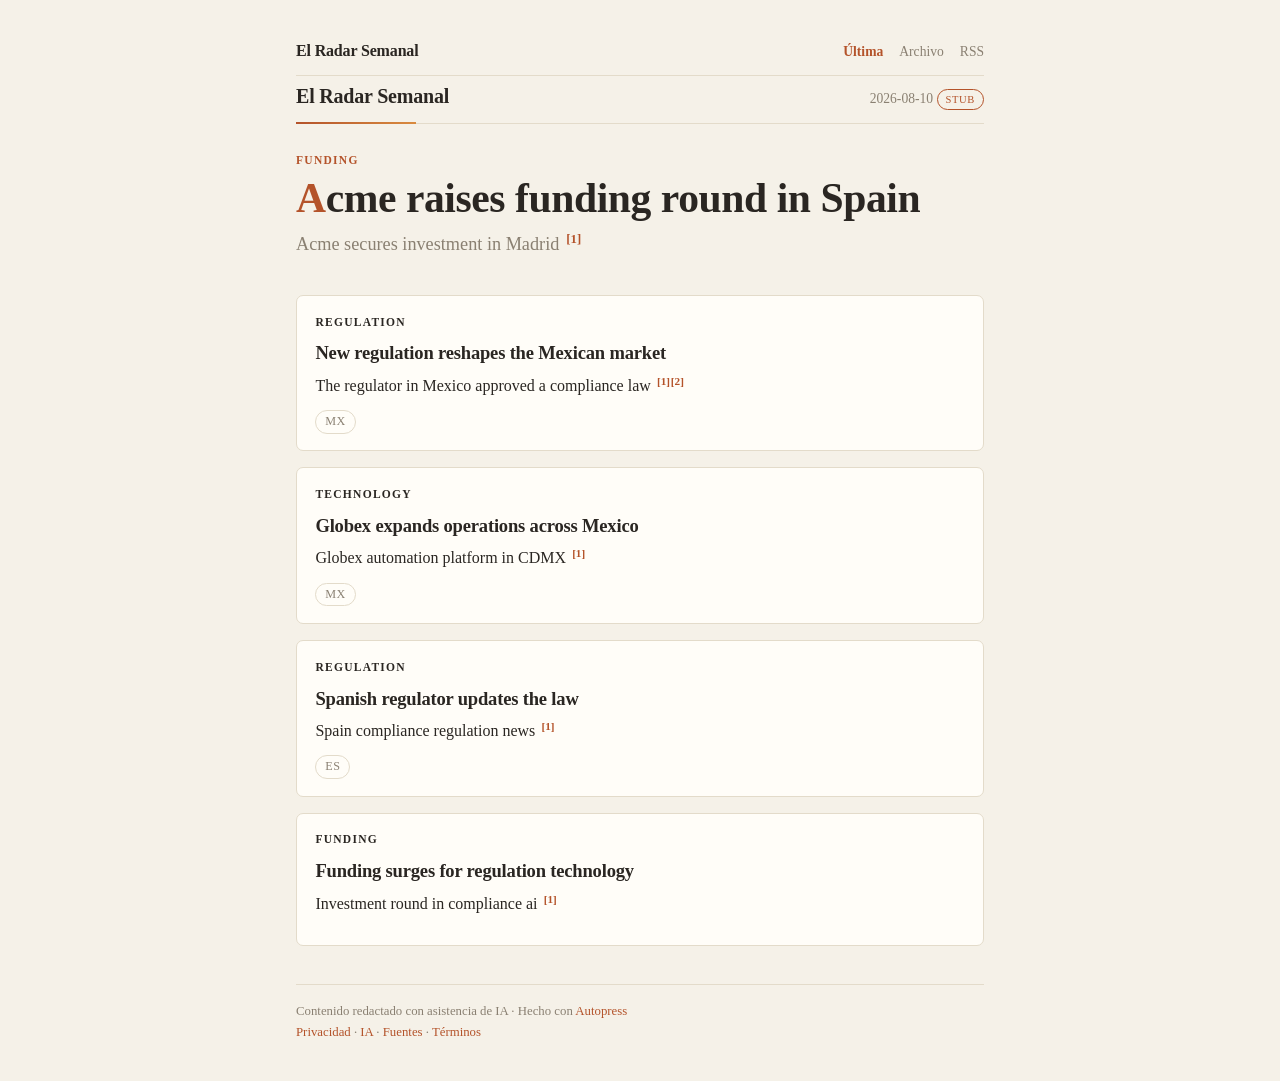
==== starter/site/index.html @ 314190fa "Autopress v0.5.0 (beta): release infra + feedback + feeds x200 - VERSION 0.5.0 + CHANGELOG.md (SemVe" ====
<!doctype html>
<html lang="es" data-style="editorial" data-palette="warm" data-theme="light">
<head>
<meta charset="utf-8">
<meta name="viewport" content="width=device-width, initial-scale=1">
<meta name="robots" content="noindex, nofollow">
<title>El Radar Semanal · 2026-08-10</title>
<meta name="description" content="Acme secures investment in Madrid">
<link rel="canonical" href="https://tudominio.example/">
<link rel="alternate" type="application/rss+xml" href="/rss.xml">
<meta property="og:title" content="El Radar Semanal · 2026-08-10">
<meta property="og:description" content="Acme secures investment in Madrid">
<meta property="og:type" content="article">
<meta property="og:url" content="https://tudominio.example/">
<meta property="og:site_name" content="El Radar Semanal">
<script type="application/ld+json">{"@context": "https://schema.org", "@type": "NewsArticle", "headline": "Acme raises funding round in Spain", "description": "Acme secures investment in Madrid", "datePublished": "2026-08-10", "dateModified": "2026-08-10", "url": "https://tudominio.example/", "publisher": {"@type": "Organization", "name": "El Radar Semanal"}, "author": {"@type": "Organization", "name": "El Radar Semanal"}, "isAccessibleForFree": true}</script>
<style>
/* Autopress · sistema de themes
   Dos ejes independientes: ESTILO (estructura + tipografía) y PALETA (color).
   data-style / data-palette / data-theme(light|dark) en el elemento raíz.
   6 estilos × 5 paletas = 30 combinaciones. System fonts self-hosted: cero
   peticiones a terceros. */

/* ===== Tokens base ===== */
:root{
  --maxw:720px; --space:1rem; --radius:10px;
  --font-head:Georgia,'Times New Roman',serif; --font-body:Georgia,serif;
  --head-weight:700; --head-tracking:0; --title-size:2.3rem; --lede:1.06rem;
  --card-radius:var(--radius); --card-border-w:1px; --upper:none;
  --bg:#fff; --fg:#141414; --muted:#6b6b6b; --accent:#c0271e; --accent2:#f0663e;
  --border:#e6e6e6; --card:#fafafa;
}
*{box-sizing:border-box}
body{margin:0;background:var(--bg);color:var(--fg);font-family:var(--font-body);
  line-height:1.62;-webkit-font-smoothing:antialiased;text-rendering:optimizeLegibility}
.wrap{max-width:var(--maxw);margin:0 auto;padding:calc(var(--space)*2.4) var(--space)}
a{color:var(--accent);text-decoration:none} a:hover{text-decoration:underline}
a:focus-visible,button:focus-visible,input:focus-visible{outline:2px solid var(--accent);outline-offset:2px}

/* kicker/overline en color de acento — inyecta color y jerarquía */
.kicker{font-family:var(--font-body);font-size:.72rem;font-weight:700;letter-spacing:.11em;
  text-transform:uppercase;color:var(--accent);margin:0 0 .35rem}

.masthead{position:relative;display:flex;justify-content:space-between;align-items:baseline;
  gap:1rem;flex-wrap:wrap;padding-bottom:.7rem;margin-bottom:1.7rem;border-bottom:1px solid var(--border)}
.masthead::after{content:"";position:absolute;left:0;bottom:-1px;height:2px;width:min(120px,40%);
  background:linear-gradient(90deg,var(--accent),var(--accent2))}
.masthead h1{font-family:var(--font-head);font-weight:var(--head-weight);
  letter-spacing:var(--head-tracking);text-transform:var(--upper);font-size:1.25rem;margin:0}
.masthead .date{color:var(--muted);font-size:.85rem}
.stub{display:inline-block;font-size:.66rem;border:1px solid var(--accent);color:var(--accent);
  border-radius:999px;padding:.05rem .5rem;text-transform:uppercase;letter-spacing:.06em;vertical-align:middle}

.cover{margin:1.7rem 0 2.2rem}
.cover h2{font-family:var(--font-head);font-weight:var(--head-weight);letter-spacing:var(--head-tracking);
  text-transform:var(--upper);font-size:var(--title-size);line-height:1.07;margin:.15rem 0 .55rem;color:var(--accent)}
.cover .deck{font-size:var(--lede);margin:0;color:var(--muted)}

.stories{display:grid;gap:1rem}
.card{background:var(--card);border:var(--card-border-w) solid var(--border);
  border-radius:var(--card-radius);padding:1.05rem 1.15rem;transition:border-color .15s,transform .15s,box-shadow .15s}
.card:hover{border-color:var(--accent)}
.card h3{font-family:var(--font-head);font-weight:var(--head-weight);letter-spacing:var(--head-tracking);
  text-transform:var(--upper);margin:0 0 .45rem;font-size:1.16rem;line-height:1.2;transition:color .15s}
.card:hover h3{color:var(--accent)}
.card p{margin:0 0 .7rem;color:var(--fg)}
.meta{display:flex;gap:.5rem;flex-wrap:wrap;align-items:center;font-size:.76rem;color:var(--muted)}
.tag{border:1px solid var(--border);border-radius:999px;padding:.05rem .55rem;text-transform:uppercase;letter-spacing:.05em}
.src{margin-left:auto;font-weight:600}
.cites{font-size:.7em;font-weight:700;white-space:nowrap;margin-left:.15em}
.cites a{color:var(--accent);text-decoration:none;padding:0 .04em}
.cites a:hover{text-decoration:underline}

/* caja de suscripción — con degradado sutil + botón en degradado */
.nl{position:relative;overflow:hidden;margin:2.2rem 0 1rem;padding:1.5rem 1.4rem;
  border-radius:calc(var(--card-radius) + 4px);background:var(--card);border:1px solid var(--border)}
.nl::before{content:"";position:absolute;inset:0;
  background:linear-gradient(135deg,var(--accent),var(--accent2));opacity:.09;pointer-events:none}
.nl > *{position:relative}
.nl-eyebrow{font-size:.72rem;font-weight:700;letter-spacing:.11em;text-transform:uppercase;color:var(--accent);margin:0 0 .3rem}
.nl-title{font-family:var(--font-head);font-weight:var(--head-weight);margin:0 0 .85rem;font-size:1.3rem;line-height:1.15}
.nl-form{display:flex;gap:.5rem;flex-wrap:wrap}
.nl-input{flex:1;min-width:12rem;padding:.62rem .85rem;border-radius:9px;border:1px solid var(--border);
  background:var(--bg);color:var(--fg);font:inherit}
.nl-btn{padding:.62rem 1.2rem;border-radius:9px;border:0;font:inherit;font-weight:700;cursor:pointer;
  color:#fff;background:linear-gradient(135deg,var(--accent),var(--accent2));box-shadow:0 6px 18px -8px var(--accent)}
.nl-btn:hover{filter:brightness(1.07)}
.nl-note{margin:.65rem 0 0;font-size:.75rem;color:var(--muted)}

footer.site{margin-top:2.4rem;border-top:1px solid var(--border);padding-top:1rem;color:var(--muted);font-size:.8rem}
.topbar{display:flex;gap:1rem;align-items:baseline;justify-content:space-between;
  padding-bottom:.7rem;margin-bottom:.2rem;border-bottom:1px solid var(--border);flex-wrap:wrap}
.topbar .brand{font-family:var(--font-head);font-weight:var(--head-weight);
  letter-spacing:var(--head-tracking);text-transform:var(--upper);font-size:1rem;color:var(--fg)}
.topbar nav{display:flex;gap:1rem;font-size:.85rem}
.topbar nav a{color:var(--muted)} .topbar nav a[aria-current]{color:var(--accent);font-weight:700}

/* ===== ESTILOS ===== */
[data-style="editorial"]{
  --font-head:'Iowan Old Style','Palatino Linotype',Palatino,Georgia,serif;
  --font-body:'Iowan Old Style',Georgia,serif;
  --title-size:2.6rem; --head-tracking:-.01em; --card-radius:7px; --lede:1.14rem;
}
[data-style="editorial"] .cover h2{color:var(--fg)}  /* clásico: portada en tinta */
[data-style="editorial"] .cover h2::first-letter{color:var(--accent)}

[data-style="modern"]{
  --font-head:'Helvetica Neue',Helvetica,Arimo,system-ui,Arial,sans-serif;
  --font-body:system-ui,-apple-system,'Segoe UI',Roboto,sans-serif;
  --title-size:3.1rem; --head-weight:800; --head-tracking:-.035em; --lede:1.15rem;
  --card-border-w:0; --card-radius:0;
}
[data-style="modern"] .masthead::after{width:100%;height:3px}
[data-style="modern"] .cover h2{line-height:1.0}
[data-style="modern"] .card{background:transparent;border:0;border-top:2px solid var(--border);padding:1.15rem 0}
[data-style="modern"] .card:hover{border-color:var(--accent)}
[data-style="modern"] .card h3{font-size:1.4rem}

[data-style="technical"]{
  --font-head:ui-monospace,'SF Mono','Cascadia Code',Menlo,Consolas,monospace;
  --font-body:ui-monospace,Menlo,Consolas,monospace;
  --title-size:1.9rem; --head-weight:600; --head-tracking:-.02em; --lede:.98rem;
  --radius:4px; --card-radius:4px; --maxw:770px;
}
[data-style="technical"] body{line-height:1.55}
[data-style="technical"] .masthead h1,[data-style="technical"] .tag,[data-style="technical"] .src,
[data-style="technical"] .kicker{text-transform:uppercase}
[data-style="technical"] .kicker::before{content:"// "}
[data-style="technical"] .card{border-left:3px solid var(--accent)}
[data-style="technical"] .cover h2::before{content:"▚ ";color:var(--accent);opacity:.7}

[data-style="magazine"]{
  --font-head:'Hoefler Text',Didot,'Bodoni MT',Garamond,Georgia,serif;
  --font-body:Georgia,'Times New Roman',serif;
  --title-size:3.4rem; --head-weight:600; --head-tracking:-.012em; --lede:1.22rem;
  --maxw:760px; --card-border-w:0; --card-radius:0;
}
[data-style="magazine"] .cover h2{line-height:1.0}
[data-style="magazine"] .cover .deck{font-style:italic}
[data-style="magazine"] .card{background:transparent;border:0;border-top:1px solid var(--fg);padding:1.25rem 0 .5rem}
[data-style="magazine"] .card h3{font-size:1.55rem;font-weight:600}

[data-style="minimal"]{
  --font-head:system-ui,-apple-system,'Segoe UI',sans-serif;
  --font-body:system-ui,-apple-system,'Segoe UI',sans-serif;
  --title-size:1.95rem; --head-weight:600; --head-tracking:-.01em; --lede:1rem; --maxw:600px;
  --card-border-w:0; --card-radius:0;
}
[data-style="minimal"] .masthead::after{display:none}
[data-style="minimal"] .masthead h1{font-weight:600;font-size:1rem}
[data-style="minimal"] .cover h2{color:var(--fg)}
[data-style="minimal"] .stories{gap:0}
[data-style="minimal"] .card{background:transparent;border:0;border-bottom:1px solid var(--border);padding:1.4rem 0}
[data-style="minimal"] .card:hover{border-color:var(--border)}
[data-style="minimal"] .card h3{font-size:1.05rem;font-weight:600}

[data-style="newsprint"]{
  --font-head:Georgia,'Times New Roman',Times,serif; --font-body:Georgia,'Times New Roman',Times,serif;
  --title-size:2.2rem; --head-weight:800; --head-tracking:-.01em; --lede:1rem; --maxw:880px;
  --card-radius:0; --card-border-w:1px;
}
[data-style="newsprint"] body{line-height:1.5}
[data-style="newsprint"] .masthead h1{text-transform:uppercase;letter-spacing:.02em}
[data-style="newsprint"] .cover h2{color:var(--fg)}
[data-style="newsprint"] .stories{grid-template-columns:1fr 1fr;gap:0 1.5rem}
[data-style="newsprint"] .card{border:0;border-top:1px solid var(--fg);padding:.9rem 0;background:transparent}
[data-style="newsprint"] .card:hover{border-color:var(--fg)}
[data-style="newsprint"] .card h3{font-size:1.05rem} [data-style="newsprint"] .card p{font-size:.92rem}
@media(max-width:600px){[data-style="newsprint"] .stories{grid-template-columns:1fr}}

/* ===== PALETAS (claro) — cada una con --accent2 para los degradados ===== */
[data-palette="ink"]{--bg:#fff;--fg:#141414;--muted:#6b6b6b;--accent:#c0271e;--accent2:#f0663e;--border:#e6e6e6;--card:#fafafa}
[data-palette="warm"]{--bg:#f5f1e8;--fg:#2a2622;--muted:#8a8072;--accent:#b4532a;--accent2:#d98b3f;--border:#e3dbca;--card:#fffdf8}
[data-palette="cool"]{--bg:#f4f6f9;--fg:#1a2230;--muted:#5c6b7f;--accent:#2563b8;--accent2:#38bdf8;--border:#dde3ea;--card:#fbfcfd}
[data-palette="forest"]{--bg:#f1f4ee;--fg:#1f2a22;--muted:#5e6d5e;--accent:#2f6b3f;--accent2:#7cc06a;--border:#dde3d6;--card:#fbfcf8}
[data-palette="signal"]{--bg:#faf9fb;--fg:#101014;--muted:#6a6a75;--accent:#e5004c;--accent2:#ff6a2b;--border:#ececef;--card:#fff}

/* ===== PALETAS (oscuro · por toggle) ===== */
[data-theme="dark"][data-palette="ink"]{--bg:#0c0c0d;--fg:#ededed;--muted:#9a9a9a;--accent:#ff5a4d;--accent2:#ff9166;--border:#232325;--card:#161617}
[data-theme="dark"][data-palette="warm"]{--bg:#1e1b17;--fg:#ece6da;--muted:#a99f8d;--accent:#e0824f;--accent2:#f0b072;--border:#332d24;--card:#262119}
[data-theme="dark"][data-palette="cool"]{--bg:#0d1117;--fg:#e6edf3;--muted:#8b98a8;--accent:#5b9bff;--accent2:#7ad0ff;--border:#232a33;--card:#141a22}
[data-theme="dark"][data-palette="forest"]{--bg:#0f1512;--fg:#e7efe6;--muted:#8ba08b;--accent:#4fae6a;--accent2:#8ed88a;--border:#222b24;--card:#151d17}
[data-theme="dark"][data-palette="signal"]{--bg:#08080a;--fg:#f0f0f2;--muted:#8a8a95;--accent:#ff3d81;--accent2:#ff8a3d;--border:#1c1c22;--card:#131317}

/* Signal: portada con degradado (su firma) — solo la portada, no las cards (legibilidad) */
[data-palette="signal"] .cover h2{
  background:linear-gradient(115deg,var(--accent),var(--accent2));
  -webkit-background-clip:text;background-clip:text;color:transparent}

@media(max-width:600px){ .wrap{padding:1.4rem 1rem} .cover h2{font-size:calc(var(--title-size)*.78)} }

</style>
</head>
<body>
<div class="wrap">
  <header class="topbar">
    <a class="brand" href="/">El Radar Semanal</a>
    <nav><a href="/" aria-current="page">Última</a><a href="/archive.html">Archivo</a><a href="/rss.xml">RSS</a></nav>
  </header>
  <header class="masthead">
    <h1>El Radar Semanal</h1>
    <span class="date">2026-08-10 <span class="stub">stub</span></span>
  </header>
  <section class="cover">
    <p class="kicker">funding</p>
    <h2>Acme raises funding round in Spain</h2>
    <p class="deck">Acme secures investment in Madrid <sup class="cites"><a href="https://ex.com/a2" title="ex.com" rel="noopener nofollow" target="_blank">[1]</a></sup></p>
  </section>
  <div class="stories">
    <article class="card">
  <p class="kicker">regulation</p>
  <h3>New regulation reshapes the Mexican market</h3>
  <p>The regulator in Mexico approved a compliance law <sup class="cites"><a href="https://ex.com/a1?utm_source=rss" title="ex.com" rel="noopener nofollow" target="_blank">[1]</a><a href="https://ex.com/a5" title="ex.com" rel="noopener nofollow" target="_blank">[2]</a></sup></p>
  <div class="meta"><span class="tag">mx</span></div>
</article>
    <article class="card">
  <p class="kicker">technology</p>
  <h3>Globex expands operations across Mexico</h3>
  <p>Globex automation platform in CDMX <sup class="cites"><a href="https://ex.com/a4" title="ex.com" rel="noopener nofollow" target="_blank">[1]</a></sup></p>
  <div class="meta"><span class="tag">mx</span></div>
</article>
    <article class="card">
  <p class="kicker">regulation</p>
  <h3>Spanish regulator updates the law</h3>
  <p>Spain compliance regulation news <sup class="cites"><a href="https://ex.com/a8" title="ex.com" rel="noopener nofollow" target="_blank">[1]</a></sup></p>
  <div class="meta"><span class="tag">es</span></div>
</article>
    <article class="card">
  <p class="kicker">funding</p>
  <h3>Funding surges for regulation technology</h3>
  <p>Investment round in compliance ai <sup class="cites"><a href="https://ex.com/a7" title="ex.com" rel="noopener nofollow" target="_blank">[1]</a></sup></p>
  <div class="meta"></div>
</article>
  </div>

  <footer class="site">
    Contenido redactado con asistencia de IA · Hecho con <a href="https://evaristobabe.com/resources/autopress" rel="noopener">Autopress</a>
    <nav class="legal"><a href="/legal/privacidad.html">Privacidad</a> · <a href="/legal/ia.html">IA</a> · <a href="/legal/fuentes.html">Fuentes</a> · <a href="/legal/terminos.html">Términos</a></nav>
  </footer>
</div>
</body>
</html>
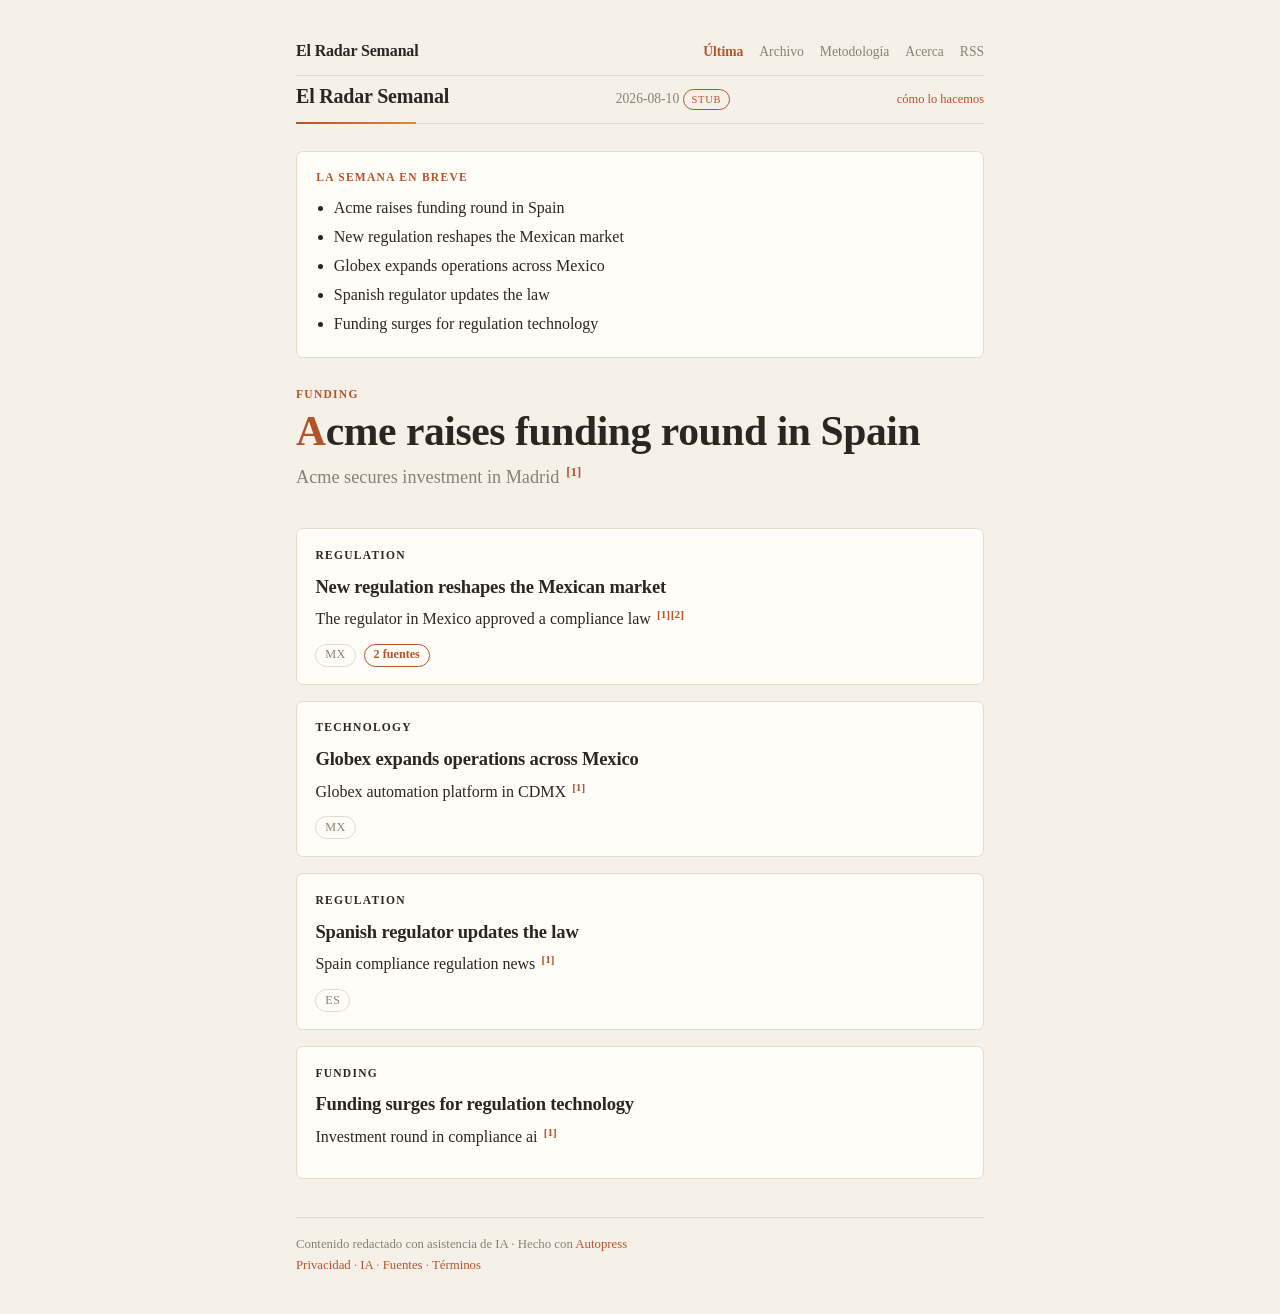
==== commit 1e8d4f87: "Lotes F+G: E-E-A-T, SEO on-page y descubribilidad (todo determinista) Van juntos a propósito: ambos " ====
--- a/starter/site/index.html
+++ b/starter/site/index.html
@@ -4,16 +4,21 @@
 <meta charset="utf-8">
 <meta name="viewport" content="width=device-width, initial-scale=1">
 <meta name="robots" content="noindex, nofollow">
-<title>El Radar Semanal · 2026-08-10</title>
+<title>Acme raises funding round in Spain · El Radar Semanal</title>
 <meta name="description" content="Acme secures investment in Madrid">
 <link rel="canonical" href="https://tudominio.example/">
 <link rel="alternate" type="application/rss+xml" href="/rss.xml">
-<meta property="og:title" content="El Radar Semanal · 2026-08-10">
+<meta property="og:title" content="Acme raises funding round in Spain · El Radar Semanal">
 <meta property="og:description" content="Acme secures investment in Madrid">
 <meta property="og:type" content="article">
 <meta property="og:url" content="https://tudominio.example/">
 <meta property="og:site_name" content="El Radar Semanal">
-<script type="application/ld+json">{"@context": "https://schema.org", "@type": "NewsArticle", "headline": "Acme raises funding round in Spain", "description": "Acme secures investment in Madrid", "datePublished": "2026-08-10", "dateModified": "2026-08-10", "url": "https://tudominio.example/", "publisher": {"@type": "Organization", "name": "El Radar Semanal"}, "author": {"@type": "Organization", "name": "El Radar Semanal"}, "isAccessibleForFree": true}</script>
+<meta property="og:locale" content="es">
+<meta name="twitter:card" content="summary">
+<meta name="twitter:title" content="Acme raises funding round in Spain · El Radar Semanal">
+<meta name="twitter:description" content="Acme secures investment in Madrid">
+<script type="application/ld+json">{"@context": "https://schema.org", "@type": "NewsArticle", "headline": "Acme raises funding round in Spain", "description": "Acme secures investment in Madrid", "inLanguage": "es", "datePublished": "2026-08-10", "dateModified": "2026-08-10", "url": "https://tudominio.example/", "publisher": {"@type": "Organization", "name": "El Radar Semanal", "url": "https://tudominio.example"}, "author": {"@type": "Organization", "name": "El Radar Semanal", "url": "https://tudominio.example"}, "isAccessibleForFree": true}</script>
+<script type="application/ld+json">{"@context": "https://schema.org", "@type": "BreadcrumbList", "itemListElement": [{"@type": "ListItem", "position": 1, "name": "El Radar Semanal", "item": "https://tudominio.example/"}, {"@type": "ListItem", "position": 2, "name": "Acme raises funding round in Spain", "item": "https://tudominio.example/"}]}</script>
 <style>
 /* Autopress · sistema de themes
    Dos ejes independientes: ESTILO (estructura + tipografía) y PALETA (color).
@@ -71,6 +76,20 @@
 .cites a{color:var(--accent);text-decoration:none;padding:0 .04em}
 .cites a:hover{text-decoration:underline}
 
+/* señales de curación + E-E-A-T (Lote F) */
+.byline{margin:.15rem 0 0;font-size:.78rem;color:var(--muted)}
+.badge{border:1px solid var(--accent);border-radius:999px;padding:.05rem .55rem;
+  color:var(--accent);font-weight:600}
+.tldr{margin:1.4rem 0;padding:1rem 1.2rem;background:var(--card);border:1px solid var(--border);
+  border-radius:var(--card-radius)}
+.tldr-h{font-size:.72rem;font-weight:700;letter-spacing:.11em;text-transform:uppercase;
+  color:var(--accent);margin:0 0 .5rem}
+.tldr ul{margin:0;padding-left:1.1rem} .tldr li{margin:.2rem 0;color:var(--fg)}
+.page{max-width:42rem} .page h1{color:var(--accent)} .page p{color:var(--fg);line-height:1.6}
+.page .sources{padding-left:1.1rem} .page .sources li{margin:.35rem 0}
+.edition-nav{display:flex;justify-content:space-between;gap:1rem;margin:2.2rem 0 0;
+  padding-top:1rem;border-top:1px solid var(--border);font-weight:600}
+
 /* caja de suscripción — con degradado sutil + botón en degradado */
 .nl{position:relative;overflow:hidden;margin:2.2rem 0 1rem;padding:1.5rem 1.4rem;
   border-radius:calc(var(--card-radius) + 4px);background:var(--card);border:1px solid var(--border)}
@@ -80,6 +99,7 @@
 .nl-eyebrow{font-size:.72rem;font-weight:700;letter-spacing:.11em;text-transform:uppercase;color:var(--accent);margin:0 0 .3rem}
 .nl-title{font-family:var(--font-head);font-weight:var(--head-weight);margin:0 0 .85rem;font-size:1.3rem;line-height:1.15}
 .nl-form{display:flex;gap:.5rem;flex-wrap:wrap}
+.nl-hp{position:absolute;left:-9999px;width:1px;height:1px;opacity:0;pointer-events:none}
 .nl-input{flex:1;min-width:12rem;padding:.62rem .85rem;border-radius:9px;border:1px solid var(--border);
   background:var(--bg);color:var(--fg);font:inherit}
 .nl-btn{padding:.62rem 1.2rem;border-radius:9px;border:0;font:inherit;font-weight:700;cursor:pointer;
@@ -195,23 +215,28 @@
 <div class="wrap">
   <header class="topbar">
     <a class="brand" href="/">El Radar Semanal</a>
-    <nav><a href="/" aria-current="page">Última</a><a href="/archive.html">Archivo</a><a href="/rss.xml">RSS</a></nav>
+    <nav><a href="/" aria-current="page">Última</a><a href="/archive.html">Archivo</a><a href="/methodology.html">Metodología</a><a href="/about.html">Acerca</a><a href="/rss.xml">RSS</a></nav>
   </header>
   <header class="masthead">
     <h1>El Radar Semanal</h1>
     <span class="date">2026-08-10 <span class="stub">stub</span></span>
+    <p class="byline"><a href="/methodology.html">cómo lo hacemos</a></p>
   </header>
+  <section class="tldr">
+    <h2 class="tldr-h">La semana en breve</h2>
+    <ul><li>Acme raises funding round in Spain</li><li>New regulation reshapes the Mexican market</li><li>Globex expands operations across Mexico</li><li>Spanish regulator updates the law</li><li>Funding surges for regulation technology</li></ul>
+  </section>
   <section class="cover">
     <p class="kicker">funding</p>
     <h2>Acme raises funding round in Spain</h2>
-    <p class="deck">Acme secures investment in Madrid <sup class="cites"><a href="https://ex.com/a2" title="ex.com" rel="noopener nofollow" target="_blank">[1]</a></sup></p>
+    <p class="deck">Acme secures investment in Madrid <sup class="cites"><a href="https://ex.com/a2" title="ex.com" rel="noopener nofollow" target="_blank">[1]</a></sup> </p>
   </section>
   <div class="stories">
     <article class="card">
   <p class="kicker">regulation</p>
   <h3>New regulation reshapes the Mexican market</h3>
   <p>The regulator in Mexico approved a compliance law <sup class="cites"><a href="https://ex.com/a1?utm_source=rss" title="ex.com" rel="noopener nofollow" target="_blank">[1]</a><a href="https://ex.com/a5" title="ex.com" rel="noopener nofollow" target="_blank">[2]</a></sup></p>
-  <div class="meta"><span class="tag">mx</span></div>
+  <div class="meta"><span class="tag">mx</span><span class="badge">2 fuentes</span></div>
 </article>
     <article class="card">
   <p class="kicker">technology</p>
